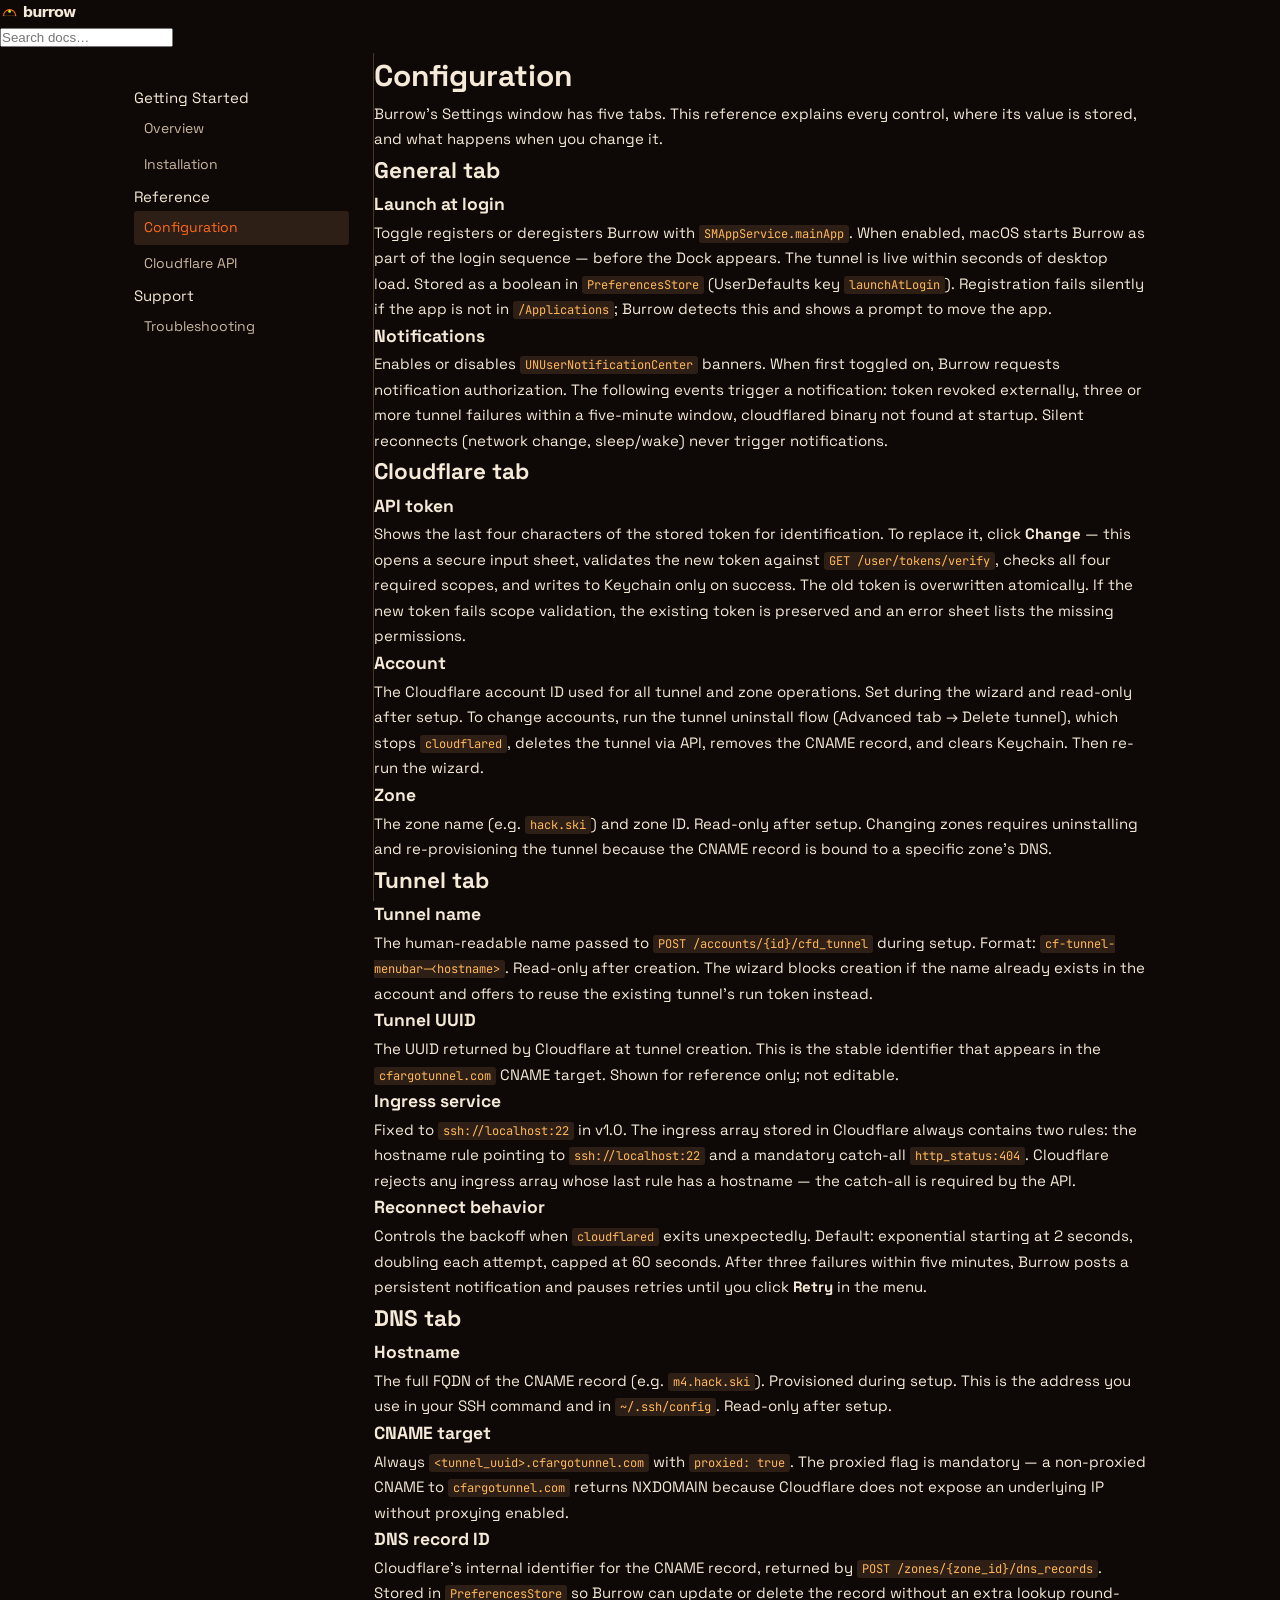
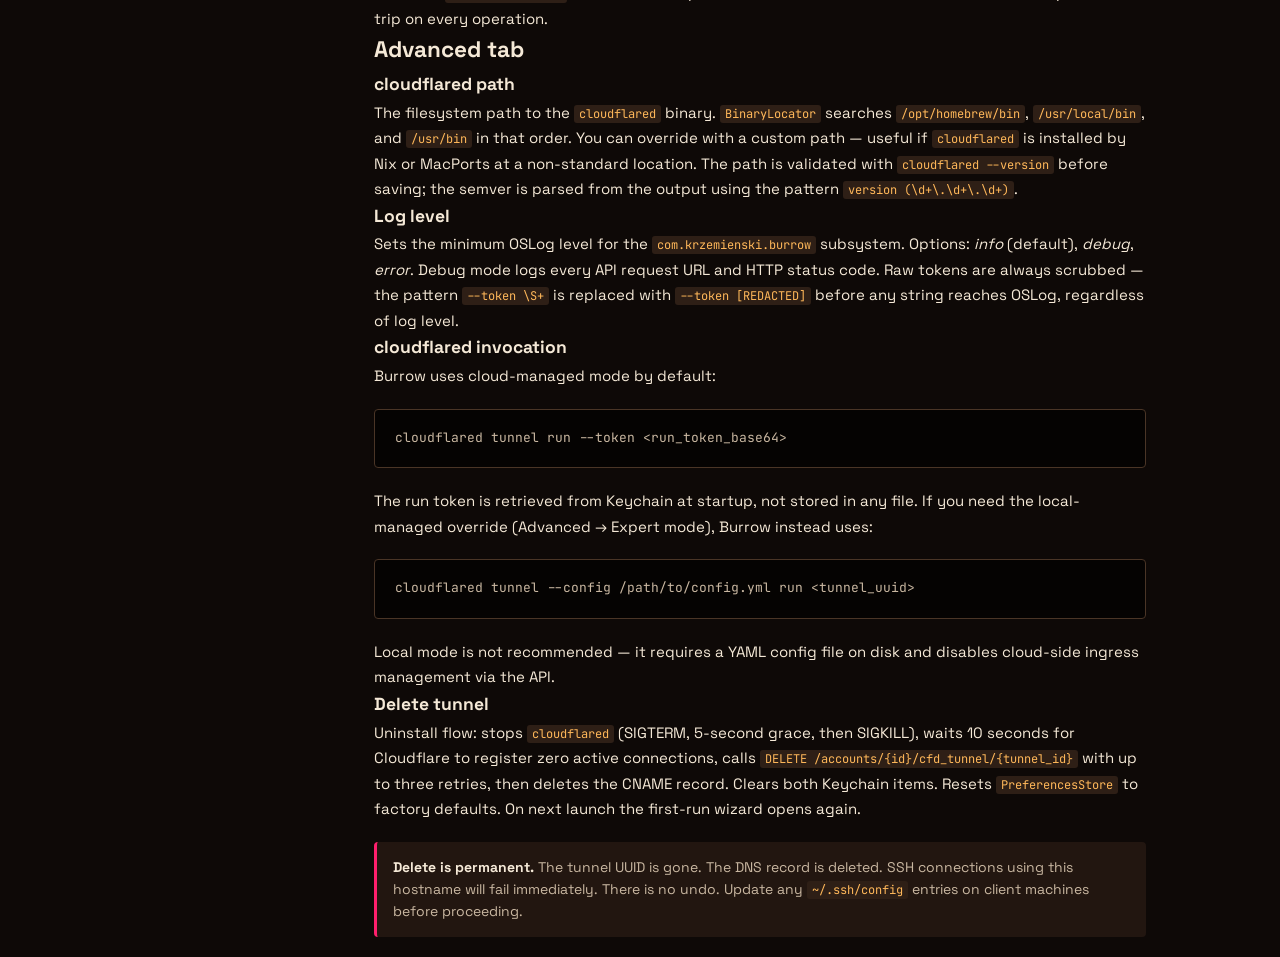
==== docs/configure.html @ 2d6ea864 "feat: Burrow v1.0.0-rc1 — Cloudflare Tunnel SSH menu-bar app Native macOS menu-bar app that opens a " ====
<!DOCTYPE html>
<html lang="en">
<head>
  <meta charset="UTF-8">
  <meta name="viewport" content="width=device-width, initial-scale=1.0">
  <title>Burrow Docs — Configuration</title>
  <link rel="stylesheet" href="assets/docs.css">
  <link rel="preconnect" href="https://fonts.googleapis.com">
  <link href="https://fonts.googleapis.com/css2?family=Space+Grotesk:wght@400;500;700&family=JetBrains+Mono:wght@400;500&display=swap" rel="stylesheet">
</head>
<body>
  <nav class="top-nav">
    <a href="../site/index.html" class="nav-brand">
      <img src="../site/assets/wordmark.svg" alt="Burrow" width="120" height="24">
    </a>
    <div class="nav-search">
      <input type="search" id="search-input" placeholder="Search docs…" aria-label="Search documentation">
      <div id="search-results" class="search-results" hidden></div>
    </div>
  </nav>

  <div class="docs-layout">
    <aside class="sidebar">
      <nav aria-label="Documentation navigation">
        <ul class="sidebar-nav">
          <li class="nav-section">Getting Started</li>
          <li><a href="index.html">Overview</a></li>
          <li><a href="install.html">Installation</a></li>
          <li class="nav-section">Reference</li>
          <li><a href="configure.html" class="active">Configuration</a></li>
          <li><a href="api.html">Cloudflare API</a></li>
          <li class="nav-section">Support</li>
          <li><a href="troubleshoot.html">Troubleshooting</a></li>
        </ul>
      </nav>
    </aside>

    <main class="content" id="main-content">
      <h1>Configuration</h1>
      <p class="lead">Burrow's Settings window has five tabs. This reference explains every control, where its value is stored, and what happens when you change it.</p>

      <h2 id="general">General tab</h2>

      <h3>Launch at login</h3>
      <p>Toggle registers or deregisters Burrow with <code>SMAppService.mainApp</code>. When enabled, macOS starts Burrow as part of the login sequence — before the Dock appears. The tunnel is live within seconds of desktop load. Stored as a boolean in <code>PreferencesStore</code> (UserDefaults key <code>launchAtLogin</code>). Registration fails silently if the app is not in <code>/Applications</code>; Burrow detects this and shows a prompt to move the app.</p>

      <h3>Notifications</h3>
      <p>Enables or disables <code>UNUserNotificationCenter</code> banners. When first toggled on, Burrow requests notification authorization. The following events trigger a notification: token revoked externally, three or more tunnel failures within a five-minute window, cloudflared binary not found at startup. Silent reconnects (network change, sleep/wake) never trigger notifications.</p>

      <h2 id="cloudflare">Cloudflare tab</h2>

      <h3>API token</h3>
      <p>Shows the last four characters of the stored token for identification. To replace it, click <strong>Change</strong> — this opens a secure input sheet, validates the new token against <code>GET /user/tokens/verify</code>, checks all four required scopes, and writes to Keychain only on success. The old token is overwritten atomically. If the new token fails scope validation, the existing token is preserved and an error sheet lists the missing permissions.</p>

      <h3>Account</h3>
      <p>The Cloudflare account ID used for all tunnel and zone operations. Set during the wizard and read-only after setup. To change accounts, run the tunnel uninstall flow (Advanced tab → Delete tunnel), which stops <code>cloudflared</code>, deletes the tunnel via API, removes the CNAME record, and clears Keychain. Then re-run the wizard.</p>

      <h3>Zone</h3>
      <p>The zone name (e.g. <code>hack.ski</code>) and zone ID. Read-only after setup. Changing zones requires uninstalling and re-provisioning the tunnel because the CNAME record is bound to a specific zone's DNS.</p>

      <h2 id="tunnel">Tunnel tab</h2>

      <h3>Tunnel name</h3>
      <p>The human-readable name passed to <code>POST /accounts/{id}/cfd_tunnel</code> during setup. Format: <code>cf-tunnel-menubar-&lt;hostname&gt;</code>. Read-only after creation. The wizard blocks creation if the name already exists in the account and offers to reuse the existing tunnel's run token instead.</p>

      <h3>Tunnel UUID</h3>
      <p>The UUID returned by Cloudflare at tunnel creation. This is the stable identifier that appears in the <code>cfargotunnel.com</code> CNAME target. Shown for reference only; not editable.</p>

      <h3>Ingress service</h3>
      <p>Fixed to <code>ssh://localhost:22</code> in v1.0. The ingress array stored in Cloudflare always contains two rules: the hostname rule pointing to <code>ssh://localhost:22</code> and a mandatory catch-all <code>http_status:404</code>. Cloudflare rejects any ingress array whose last rule has a hostname — the catch-all is required by the API.</p>

      <h3>Reconnect behavior</h3>
      <p>Controls the backoff when <code>cloudflared</code> exits unexpectedly. Default: exponential starting at 2 seconds, doubling each attempt, capped at 60 seconds. After three failures within five minutes, Burrow posts a persistent notification and pauses retries until you click <strong>Retry</strong> in the menu.</p>

      <h2 id="dns">DNS tab</h2>

      <h3>Hostname</h3>
      <p>The full FQDN of the CNAME record (e.g. <code>m4.hack.ski</code>). Provisioned during setup. This is the address you use in your SSH command and in <code>~/.ssh/config</code>. Read-only after setup.</p>

      <h3>CNAME target</h3>
      <p>Always <code>&lt;tunnel_uuid&gt;.cfargotunnel.com</code> with <code>proxied: true</code>. The proxied flag is mandatory — a non-proxied CNAME to <code>cfargotunnel.com</code> returns NXDOMAIN because Cloudflare does not expose an underlying IP without proxying enabled.</p>

      <h3>DNS record ID</h3>
      <p>Cloudflare's internal identifier for the CNAME record, returned by <code>POST /zones/{zone_id}/dns_records</code>. Stored in <code>PreferencesStore</code> so Burrow can update or delete the record without an extra lookup round-trip on every operation.</p>

      <h2 id="advanced">Advanced tab</h2>

      <h3>cloudflared path</h3>
      <p>The filesystem path to the <code>cloudflared</code> binary. <code>BinaryLocator</code> searches <code>/opt/homebrew/bin</code>, <code>/usr/local/bin</code>, and <code>/usr/bin</code> in that order. You can override with a custom path — useful if <code>cloudflared</code> is installed by Nix or MacPorts at a non-standard location. The path is validated with <code>cloudflared --version</code> before saving; the semver is parsed from the output using the pattern <code>version (\d+\.\d+\.\d+)</code>.</p>

      <h3>Log level</h3>
      <p>Sets the minimum OSLog level for the <code>com.krzemienski.burrow</code> subsystem. Options: <em>info</em> (default), <em>debug</em>, <em>error</em>. Debug mode logs every API request URL and HTTP status code. Raw tokens are always scrubbed — the pattern <code>--token \S+</code> is replaced with <code>--token [REDACTED]</code> before any string reaches OSLog, regardless of log level.</p>

      <h3>cloudflared invocation</h3>
      <p>Burrow uses cloud-managed mode by default:</p>
      <div class="code-wrap">
        <pre><code>cloudflared tunnel run --token &lt;run_token_base64&gt;</code></pre>
      </div>
      <p>The run token is retrieved from Keychain at startup, not stored in any file. If you need the local-managed override (Advanced → Expert mode), Burrow instead uses:</p>
      <div class="code-wrap">
        <pre><code>cloudflared tunnel --config /path/to/config.yml run &lt;tunnel_uuid&gt;</code></pre>
      </div>
      <p>Local mode is not recommended — it requires a YAML config file on disk and disables cloud-side ingress management via the API.</p>

      <h3>Delete tunnel</h3>
      <p>Uninstall flow: stops <code>cloudflared</code> (SIGTERM, 5-second grace, then SIGKILL), waits 10 seconds for Cloudflare to register zero active connections, calls <code>DELETE /accounts/{id}/cfd_tunnel/{tunnel_id}</code> with up to three retries, then deletes the CNAME record. Clears both Keychain items. Resets <code>PreferencesStore</code> to factory defaults. On next launch the first-run wizard opens again.</p>

      <div class="callout callout-error">
        <strong>Delete is permanent.</strong> The tunnel UUID is gone. The DNS record is deleted. SSH connections using this hostname will fail immediately. There is no undo. Update any <code>~/.ssh/config</code> entries on client machines before proceeding.
      </div>
    </main>
  </div>

  <script src="assets/search.js"></script>
</body>
</html>
---- docs/assets/docs.css ----
@import url('https://fonts.googleapis.com/css2?family=Space+Grotesk:wght@400;600;700&family=JetBrains+Mono:wght@400;500;600&display=swap');

/* ─── Design tokens ─────────────────────────────────────────── */
:root {
  --bean-0: #050302;
  --bean-1: #0E0907;
  --bean-2: #170F0B;
  --bean-3: #221610;
  --bean-4: #2E1F16;
  --bean-5: #4A3526;
  --bean-6: #6E5A48;
  --cream:   #F5E9D7;
  --cream-2: #C9B7A1;

  --orange:      #FF6A1A;
  --orange-hot:  #FF8838;
  --orange-glow: #FFB85A;

  --magenta: #FF1F6D;
  --acid:    #C8FF1A;
  --ice:     #18E0FF;

  --font-display: 'Space Grotesk', 'SF Pro Display', system-ui, sans-serif;
  --font-mono:    'JetBrains Mono', 'SF Mono', monospace;

  --nav-w: 240px;
  --content-max: 740px;
}

/* ─── Reset ─────────────────────────────────────────────────── */
*, *::before, *::after { box-sizing: border-box; margin: 0; padding: 0; }
html { scroll-behavior: smooth; }
body {
  background: var(--bean-1);
  color: var(--cream);
  font-family: var(--font-display);
  font-size: 15px;
  line-height: 1.7;
  -webkit-font-smoothing: antialiased;
  display: flex;
  flex-direction: column;
  min-height: 100vh;
}
a { color: var(--orange); text-decoration: none; }
a:hover { color: var(--orange-hot); }
img, svg { display: block; }
code {
  font-family: var(--font-mono);
  font-size: 12px;
  background: var(--bean-4);
  color: var(--orange-glow);
  padding: 1px 5px;
  border-radius: 3px;
}
pre {
  background: var(--bean-0);
  border: 1px solid var(--bean-5);
  border-radius: 4px;
  padding: 16px 20px;
  overflow-x: auto;
  margin: 20px 0;
}
pre code {
  background: none; padding: 0;
  font-size: 13px; color: var(--cream-2); border-radius: 0;
}

/* ─── Site header ─────────────────────────────────────────────── */
.site-header {
  background: var(--bean-0);
  border-bottom: 1px solid var(--bean-5);
  position: sticky; top: 0; z-index: 100;
}
.header-inner {
  display: flex; align-items: center; justify-content: space-between;
  height: 52px;
  max-width: calc(var(--nav-w) + var(--content-max) + 80px);
  margin: 0 auto; padding: 0 24px;
}
.header-brand {
  display: flex; align-items: center; gap: 8px;
  color: var(--cream); font-weight: 700; font-size: 16px; letter-spacing: -0.5px;
}
.header-brand img { width: 24px; height: 24px; }
.docs-label {
  font-family: var(--font-mono); font-size: 10px; font-weight: 600;
  letter-spacing: 2px; text-transform: uppercase; color: var(--orange);
  border: 1px solid var(--bean-5); padding: 2px 6px; border-radius: 3px; margin-left: 4px;
}
.header-back {
  font-family: var(--font-mono); font-size: 12px; color: var(--cream-2);
  transition: color 160ms steps(2);
}
.header-back:hover { color: var(--ice); }

/* ─── Layout ─────────────────────────────────────────────────── */
.docs-layout {
  display: flex; flex: 1;
  max-width: calc(var(--nav-w) + var(--content-max) + 80px);
  margin: 0 auto; width: 100%; padding: 0 24px; gap: 0;
}

/* ─── Sidebar ─────────────────────────────────────────────────── */
.sidebar {
  width: var(--nav-w); flex-shrink: 0;
  padding: 32px 24px 32px 0;
  position: sticky; top: 52px;
  height: calc(100vh - 52px); overflow-y: auto;
  border-right: 1px solid var(--bean-5);
}
.sidebar-section { margin-bottom: 28px; }
.sidebar-section-label {
  font-family: var(--font-mono); font-size: 9px; font-weight: 600;
  letter-spacing: 2px; text-transform: uppercase; color: var(--bean-6);
  margin-bottom: 8px; padding-left: 2px;
}
.sidebar-nav { list-style: none; }
.sidebar-nav li { margin-bottom: 2px; }
.sidebar-nav a {
  display: block; padding: 5px 10px; font-size: 14px; color: var(--cream-2);
  border-radius: 3px; transition: background 160ms steps(2), color 160ms steps(2);
}
.sidebar-nav a:hover { background: var(--bean-3); color: var(--cream); }
.sidebar-nav a.active { background: var(--bean-4); color: var(--orange); }

/* ─── Main content ────────────────────────────────────────────── */
.docs-content {
  flex: 1; max-width: var(--content-max);
  padding: 40px 0 80px 40px; min-width: 0;
}

/* ─── Search ──────────────────────────────────────────────────── */
.search-wrap { margin-bottom: 32px; position: relative; }
.search-input {
  width: 100%; background: var(--bean-0); border: 1px solid var(--bean-5);
  border-radius: 4px; padding: 10px 14px 10px 36px;
  font-family: var(--font-mono); font-size: 13px; color: var(--cream); outline: none;
  transition: border-color 160ms steps(2);
}
.search-input::placeholder { color: var(--bean-6); }
.search-input:focus { border-color: var(--orange); }
.search-icon {
  position: absolute; left: 12px; top: 50%; transform: translateY(-50%);
  color: var(--bean-6); pointer-events: none;
}
.search-results {
  position: absolute; top: 100%; left: 0; right: 0;
  background: var(--bean-2); border: 1px solid var(--bean-5);
  border-top: none; border-radius: 0 0 4px 4px;
  z-index: 50; display: none; max-height: 320px; overflow-y: auto;
}
.search-results.open { display: block; }
.search-result-item {
  display: block; padding: 10px 14px; border-bottom: 1px solid var(--bean-5);
  color: var(--cream-2); font-size: 13px; transition: background 160ms steps(2);
}
.search-result-item:last-child { border-bottom: none; }
.search-result-item:hover { background: var(--bean-3); color: var(--cream); }
.search-result-item strong { display: block; color: var(--cream); margin-bottom: 2px; font-size: 14px; }

/* ─── Prose ───────────────────────────────────────────────────── */
.prose h1 {
  font-size: 36px; font-weight: 700; letter-spacing: -0.8px;
  color: var(--cream); margin-bottom: 8px; line-height: 1.1;
}
.prose .page-subtitle {
  font-size: 17px; color: var(--cream-2); margin-bottom: 36px; line-height: 1.6;
}
.prose h2 {
  font-size: 22px; font-weight: 600; letter-spacing: -0.3px;
  color: var(--cream); margin: 40px 0 12px;
  padding-bottom: 8px; border-bottom: 1px solid var(--bean-5);
}
.prose h3 {
  font-size: 17px; font-weight: 600; letter-spacing: -0.2px;
  color: var(--cream); margin: 28px 0 8px;
}
.prose p { color: var(--cream-2); margin-bottom: 16px; }
.prose ul, .prose ol { color: var(--cream-2); padding-left: 20px; margin-bottom: 16px; }
.prose li { margin-bottom: 6px; }
.prose strong { color: var(--cream); font-weight: 600; }
.prose blockquote {
  border-left: 3px solid var(--orange); padding: 8px 16px; margin: 20px 0;
  background: var(--bean-3); border-radius: 0 4px 4px 0;
  color: var(--cream-2); font-size: 14px;
}
.prose table { width: 100%; border-collapse: collapse; margin: 20px 0; font-size: 14px; }
.prose th {
  font-family: var(--font-mono); font-size: 10px; font-weight: 600;
  letter-spacing: 2px; text-transform: uppercase; color: var(--cream-2);
  background: var(--bean-3); padding: 10px 14px; text-align: left;
  border-bottom: 1px solid var(--bean-5);
}
.prose td { padding: 10px 14px; color: var(--cream-2); border-bottom: 1px solid var(--bean-5); }
.prose tr:last-child td { border-bottom: none; }
.prose tr:hover td { background: var(--bean-3); }

/* ─── Callouts ────────────────────────────────────────────────── */
.callout {
  border-radius: 4px; padding: 14px 16px; margin: 20px 0;
  font-size: 14px; border-left: 3px solid; line-height: 1.6;
}
.callout-note  { background: var(--bean-3); border-color: var(--orange);    color: var(--cream-2); }
.callout-warn  { background: var(--bean-3); border-color: var(--orange-glow); color: var(--cream-2); }
.callout-error { background: var(--bean-3); border-color: var(--magenta);   color: var(--cream-2); }
.callout strong { color: var(--cream); }

/* ─── Copy-able code blocks ──────────────────────────────────── */
.code-wrap { position: relative; margin: 20px 0; }
.code-wrap pre { margin: 0; }
.code-copy {
  position: absolute; top: 8px; right: 8px;
  background: var(--bean-4); border: 1px solid var(--bean-5); border-radius: 3px;
  color: var(--cream-2); font-family: var(--font-mono); font-size: 9px;
  font-weight: 600; letter-spacing: 1px; text-transform: uppercase;
  padding: 3px 8px; cursor: pointer;
  transition: color 160ms steps(2), border-color 160ms steps(2);
}
.code-copy:hover { color: var(--orange); border-color: var(--orange); }
.code-copy.copied { color: var(--acid); border-color: var(--acid); }

/* ─── Scope pills ─────────────────────────────────────────────── */
.scope-list { list-style: none; display: flex; flex-direction: column; gap: 8px; margin: 16px 0; }
.scope-item {
  display: flex; align-items: center; justify-content: space-between;
  background: var(--bean-3); border: 1px solid var(--bean-5);
  border-radius: 4px; padding: 10px 14px;
  font-family: var(--font-mono); font-size: 13px; color: var(--cream-2);
  gap: 12px;
}
.scope-item code { background: var(--bean-4); color: var(--orange-glow); }
.scope-copy {
  background: none; border: 1px solid var(--bean-5); border-radius: 3px;
  color: var(--cream-2); font-family: var(--font-mono); font-size: 9px;
  font-weight: 600; letter-spacing: 1px; text-transform: uppercase;
  padding: 3px 8px; cursor: pointer; flex-shrink: 0;
  transition: color 160ms steps(2), border-color 160ms steps(2);
}
.scope-copy:hover { color: var(--orange); border-color: var(--orange); }
.scope-copy.copied { color: var(--acid); border-color: var(--acid); }

/* ─── Footer ──────────────────────────────────────────────────── */
.docs-footer {
  background: var(--bean-0); border-top: 1px solid var(--bean-5);
  padding: 24px; font-family: var(--font-mono); font-size: 12px;
  color: var(--bean-6); text-align: center;
}
.docs-footer a { color: var(--cream-2); }
.docs-footer a:hover { color: var(--ice); }

/* ─── Motion ─────────────────────────────────────────────────── */
@media (prefers-reduced-motion: reduce) {
  *, *::before, *::after { transition-duration: 0.01ms !important; }
}

/* ─── Mobile ─────────────────────────────────────────────────── */
@media (max-width: 768px) {
  .sidebar { display: none; }
  .docs-content { padding: 24px 0 48px; }
  .docs-layout { padding: 0 16px; }
  .prose h1 { font-size: 26px; }
  .prose h2 { font-size: 18px; }
}
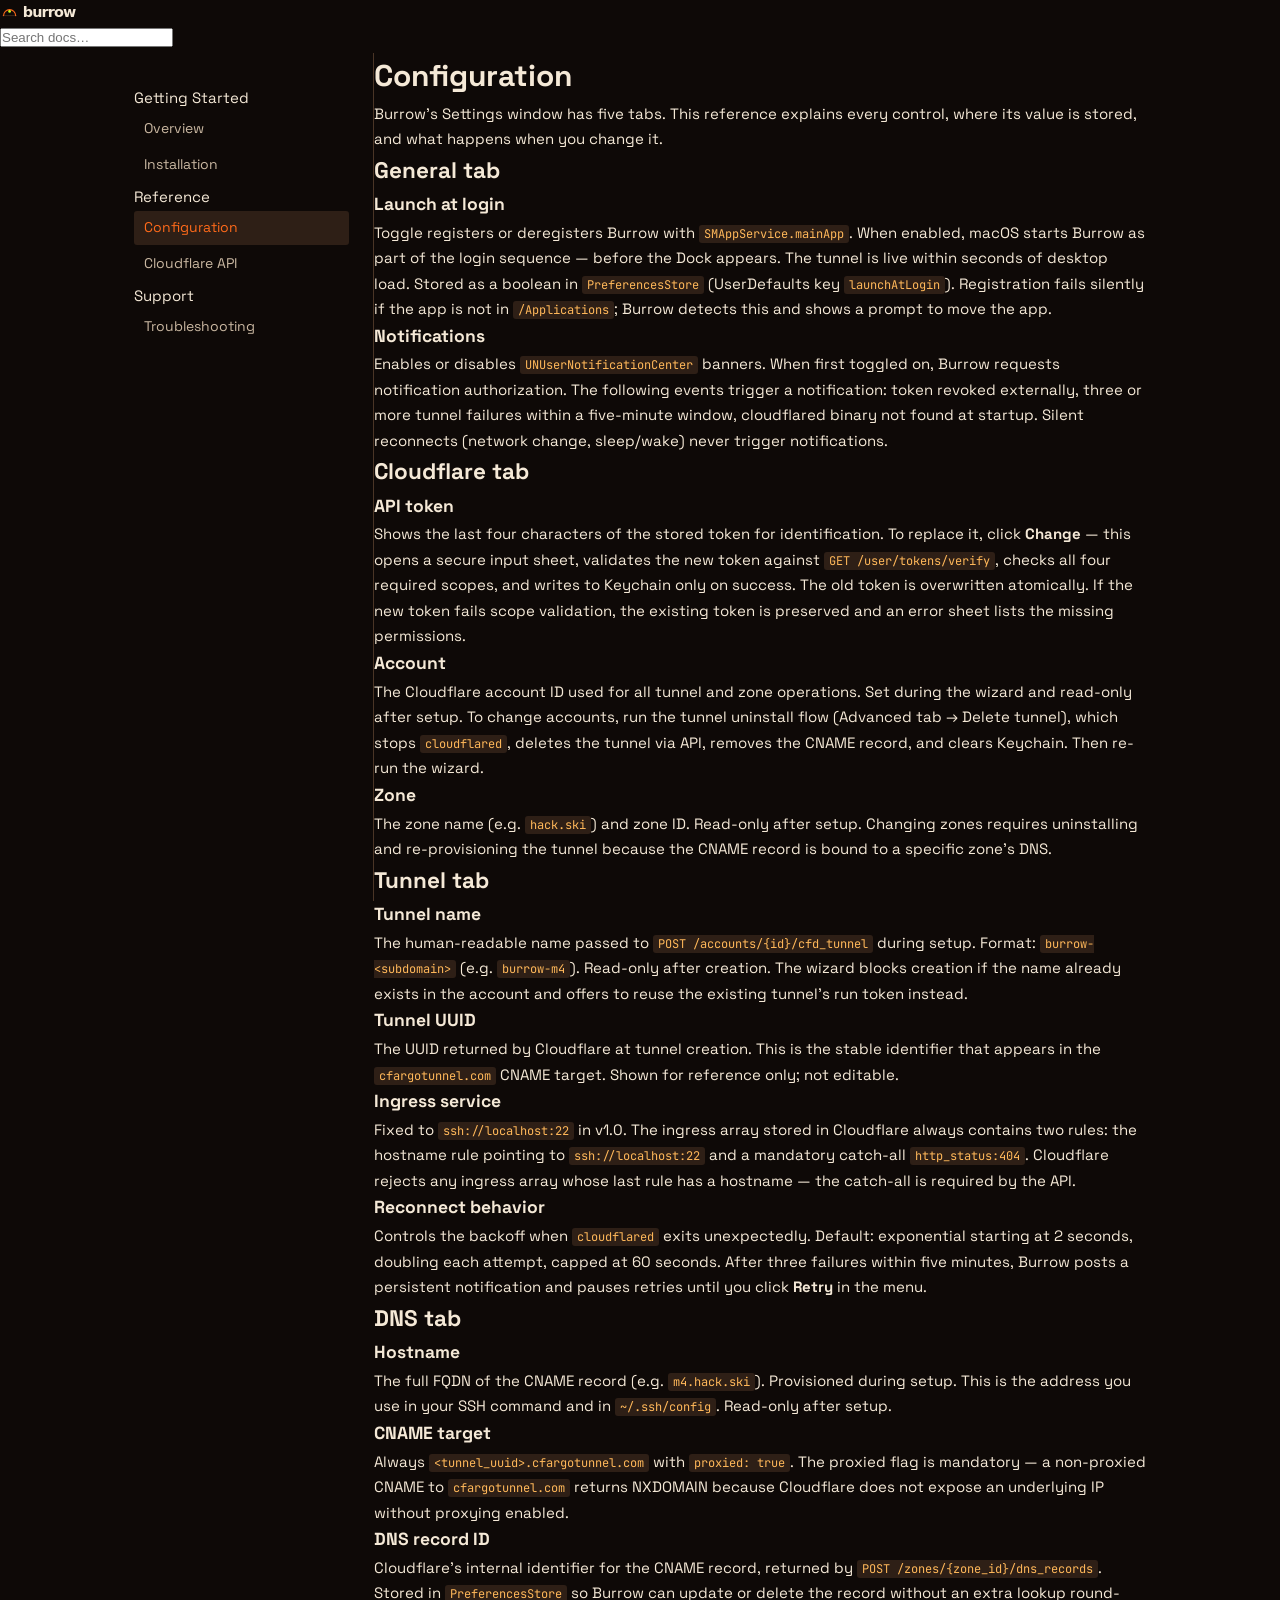
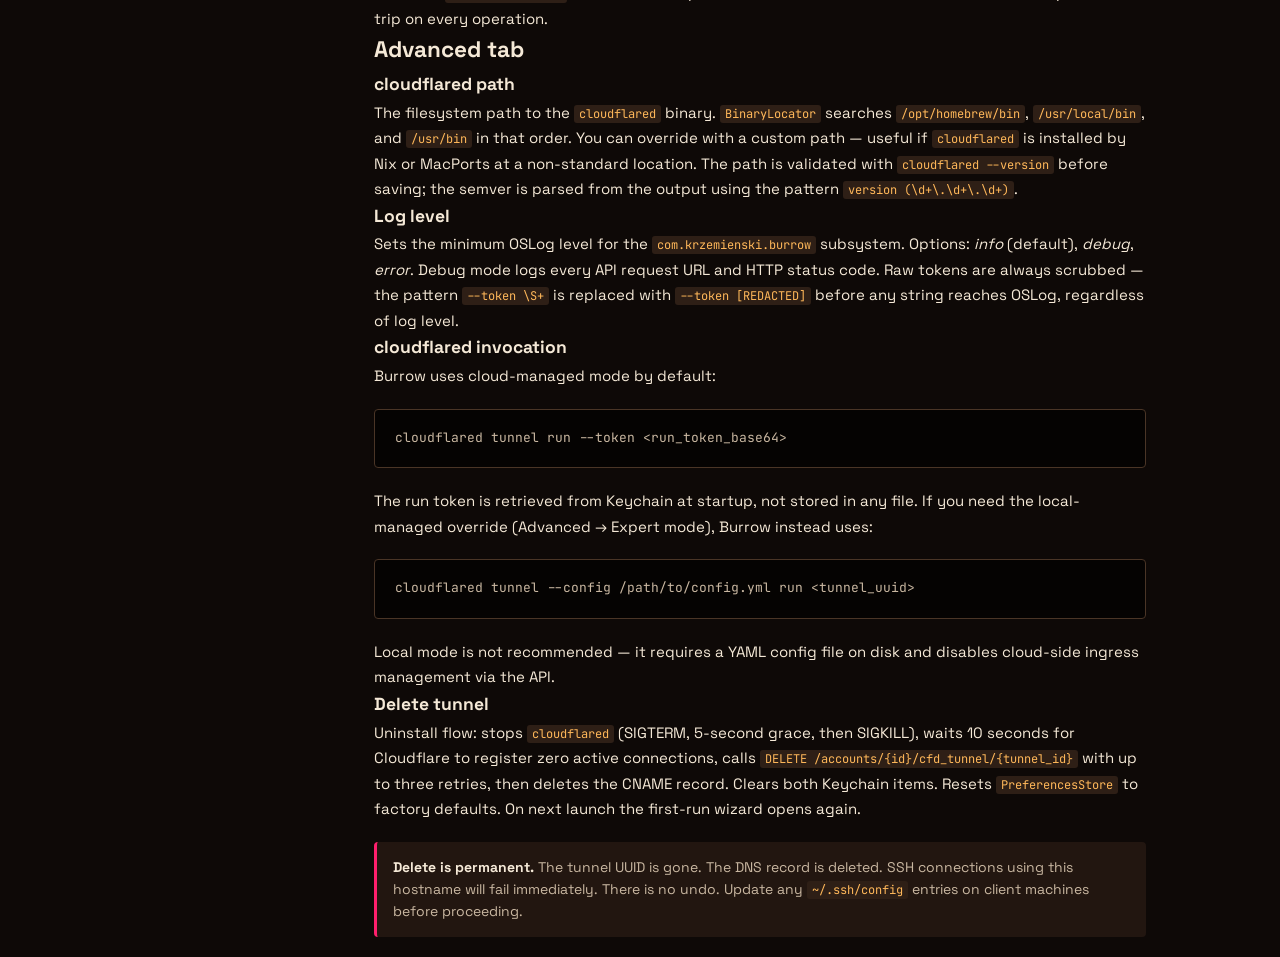
==== commit bb302363: "fix: bundle Assets.xcassets + correct doc tunnel-naming convention Two real bugs caught in deep vali" ====
--- a/docs/configure.html
+++ b/docs/configure.html
@@ -61,7 +61,7 @@
       <h2 id="tunnel">Tunnel tab</h2>
 
       <h3>Tunnel name</h3>
-      <p>The human-readable name passed to <code>POST /accounts/{id}/cfd_tunnel</code> during setup. Format: <code>cf-tunnel-menubar-&lt;hostname&gt;</code>. Read-only after creation. The wizard blocks creation if the name already exists in the account and offers to reuse the existing tunnel's run token instead.</p>
+      <p>The human-readable name passed to <code>POST /accounts/{id}/cfd_tunnel</code> during setup. Format: <code>burrow-&lt;subdomain&gt;</code> (e.g. <code>burrow-m4</code>). Read-only after creation. The wizard blocks creation if the name already exists in the account and offers to reuse the existing tunnel's run token instead.</p>
 
       <h3>Tunnel UUID</h3>
       <p>The UUID returned by Cloudflare at tunnel creation. This is the stable identifier that appears in the <code>cfargotunnel.com</code> CNAME target. Shown for reference only; not editable.</p>
